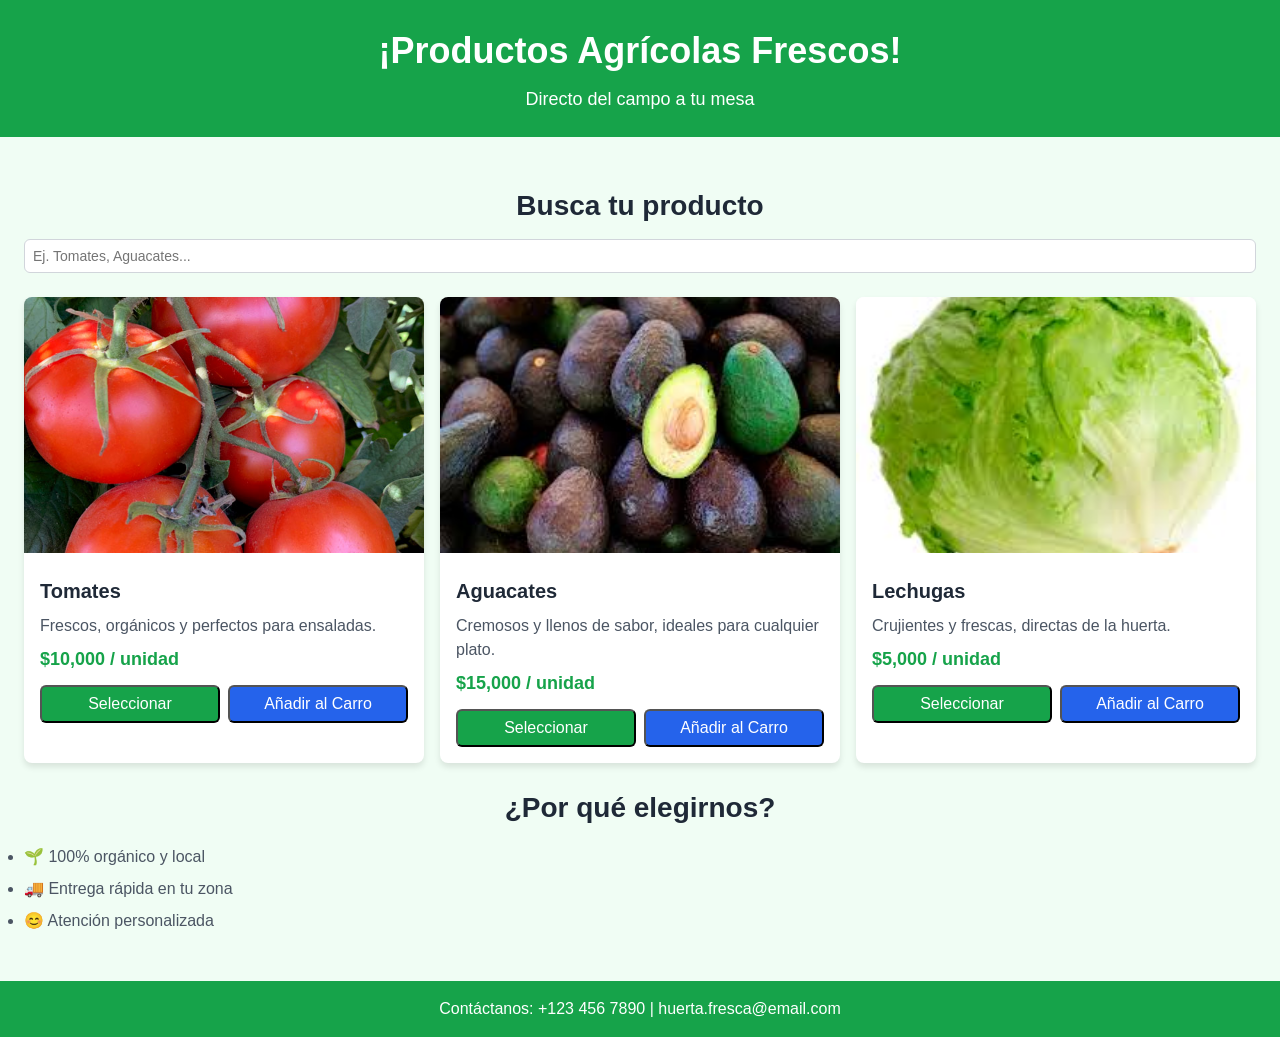
==== conectar.html @ d9104a86 "Subida Inicial del Proyecto Agricola" ====
<!DOCTYPE html>
<html lang="es">

<head>
    <meta charset="UTF-8">
    <meta name="viewport" content="width=device-width, initial-scale=1.0">
    <title>Venta de Productos Agrícolas</title>
    <style>
        * {
            margin: 0;
            padding: 0;
            box-sizing: border-box;
            font-family: Arial, sans-serif;
        }

        body {
            background-color: #f0fdf4;
            /* bg-green-50 */
            color: #1f2937;
            /* text-gray-800 */
            line-height: 1.5;
        }

        header {
            background-color: #16a34a;
            /* bg-green-600 */
            color: #ffffff;
            /* text-white */
            text-align: center;
            padding: 1rem;
            /* py-4 */
        }

        header h1 {
            font-size: 1.5rem;
            /* text-2xl */
            font-weight: 700;
            /* font-bold */
        }

        header p {
            font-size: 1rem;
            /* text-base */
            margin-top: 0.5rem;
            /* mt-2 */
        }

        main {
            max-width: 1280px;
            /* max-w-5xl */
            margin: 0 auto;
            padding: 1rem;
            /* p-4 */
        }

        section {
            margin: 1rem 0;
            /* my-4 */
        }

        h2,
        h3 {
            font-size: 1.25rem;
            /* text-lg */
            font-weight: 600;
            /* font-semibold */
            color: #1f2937;
            /* text-gray-800 */
            text-align: center;
        }

        #search-section input {
            width: 100%;
            padding: 0.5rem;
            /* p-2 */
            border: 1px solid #d1d5db;
            /* border-gray-300 */
            border-radius: 0.375rem;
            /* rounded-md */
            font-size: 0.875rem;
            /* sm:text-sm */
            margin-top: 0.75rem;
            /* mt-3 */
        }

        #search-section input:focus {
            outline: none;
            border-color: #22c55e;
            /* focus:border-green-500 */
            box-shadow: 0 0 0 3px rgba(34, 197, 94, 0.2);
            /* focus:ring-green-500 */
        }

        #cart-section {
            background-color: #ffffff;
            /* bg-white */
            border-radius: 0.5rem;
            /* rounded-lg */
            box-shadow: 0 4px 6px rgba(0, 0, 0, 0.1);
            /* shadow-lg */
            padding: 1rem;
            /* p-4 */
        }

        #cart-items {
            margin-top: 1rem;
            /* mt-4 */
            display: flex;
            flex-direction: column;
            gap: 1rem;
            /* space-y-4 */
        }

        #cart-total {
            font-size: 1rem;
            /* text-base */
            font-weight: 700;
            /* font-bold */
            color: #16a34a;
            /* text-green-600 */
            margin-top: 1rem;
            /* mt-4 */
            text-align: center;
        }

        .cart-buttons {
            display: flex;
            flex-direction: column;
            gap: 1rem;
            /* gap-4 */
            margin-top: 1rem;
            /* mt-4 */
            justify-content: center;
        }

        .cart-buttons button {
            padding: 0.5rem 1rem;
            /* px-4 py-2 */
            border-radius: 0.375rem;
            /* rounded-lg */
            font-size: 0.875rem;
            /* text-sm */
            color: #ffffff;
            /* text-white */
            cursor: pointer;
            transition: background-color 0.3s;
            /* transition */
        }

        .cart-buttons button:first-child {
            background-color: #dc2626;
            /* bg-red-600 */
        }

        .cart-buttons button:first-child:hover {
            background-color: #b91c1c;
            /* hover:bg-red-700 */
        }

        .cart-buttons button:last-child {
            background-color: #16a34a;
            /* bg-green-600 */
        }

        .cart-buttons button:last-child:hover {
            background-color: #15803d;
            /* hover:bg-green-700 */
        }

        #products {
            display: grid;
            grid-template-columns: 1fr;
            gap: 1rem;
            /* gap-4 */
        }

        .product-card {
            background-color: #ffffff;
            /* bg-white */
            border-radius: 0.5rem;
            /* rounded-lg */
            box-shadow: 0 4px 6px rgba(0, 0, 0, 0.1);
            /* shadow-lg */
            overflow: hidden;
        }

        .product-card img {
            width: 100%;
            height: 12rem;
            /* h-48 */
            object-fit: cover;
        }

        .product-card>div {
            padding: 1rem;
            /* p-4 */
        }

        .product-card h3 {
            font-size: 1.125rem;
            /* text-lg */
            font-weight: 600;
            /* font-semibold */
            color: #1f2937;
            /* text-gray-800 */
            text-align: left;
        }

        .product-card p.description {
            font-size: 0.875rem;
            /* text-sm */
            color: #4b5563;
            /* text-gray-600 */
            margin-top: 0.5rem;
            /* mt-2 */
        }

        .product-card p.price {
            font-size: 1rem;
            /* text-base */
            font-weight: 700;
            /* font-bold */
            color: #16a34a;
            /* text-green-600 */
            margin-top: 0.5rem;
            /* mt-2 */
        }

        .product-card .buttons {
            display: flex;
            flex-direction: column;
            gap: 0.5rem;
            /* gap-2 */
            margin-top: 0.75rem;
            /* mt-3 */
        }

        .product-card button {
            width: 100%;
            padding: 0.5rem 1rem;
            /* px-4 py-2 */
            border-radius: 0.375rem;
            /* rounded-lg */
            font-size: 0.875rem;
            /* text-sm */
            color: #ffffff;
            /* text-white */
            cursor: pointer;
            transition: background-color 0.3s;
            /* transition */
        }

        .product-card button:first-child {
            background-color: #16a34a;
            /* bg-green-600 */
        }

        .product-card button:first-child:hover {
            background-color: #15803d;
            /* hover:bg-green-700 */
        }

        .product-card button:last-child {
            background-color: #2563eb;
            /* bg-blue-600 */
        }

        .product-card button:last-child:hover {
            background-color: #1d4ed8;
            /* hover:bg-blue-700 */
        }

        .why-choose-us ul {
            margin-top: 0.75rem;
            /* mt-3 */
            color: #4b5563;
            /* text-gray-600 */
            font-size: 0.875rem;
            /* text-sm */
            display: flex;
            flex-direction: column;
            gap: 0.5rem;
            /* space-y-2 */
        }

        footer {
            background-color: #16a34a;
            /* bg-green-600 */
            color: #ffffff;
            /* text-white */
            text-align: center;
            padding: 0.75rem;
            /* py-3 */
            font-size: 0.875rem;
            /* text-sm */
        }

        .modal {
            display: none;
            position: fixed;
            top: 0;
            left: 0;
            width: 100%;
            height: 100%;
            background-color: rgba(0, 0, 0, 0.5);
            justify-content: center;
            align-items: center;
            z-index: 1000;
        }

        .modal-content {
            background-color: #ffffff;
            border-radius: 0.5rem;
            padding: 1.5rem;
            max-width: 90%;
            width: 500px;
            position: relative;
        }

        .modal-content h2 {
            font-size: 1.5rem;
            font-weight: 600;
            color: #1f2937;
            margin-bottom: 1rem;
        }

        .modal-content img {
            width: 100%;
            height: 12rem;
            object-fit: cover;
            border-radius: 0.375rem;
            margin-bottom: 1rem;
        }

        .modal-content p {
            font-size: 0.875rem;
            color: #4b5563;
            margin-bottom: 0.5rem;
        }

        .modal-content button {
            padding: 0.5rem 1rem;
            background-color: #dc2626;
            color: #ffffff;
            border-radius: 0.375rem;
            border: none;
            cursor: pointer;
            margin-top: 1rem;
            width: 100%;
        }

        .modal-content button:hover {
            background-color: #b91c1c;
        }

        .hidden {
            display: none;
        }

        /* Responsive styles */
        @media (min-width: 640px) {
            header {
                padding: 1.5rem;
                /* sm:py-6 */
            }

            header h1 {
                font-size: 1.875rem;
                /* sm:text-3xl */
            }

            header p {
                font-size: 1.125rem;
                /* sm:text-lg */
            }

            main {
                padding: 1.5rem;
                /* sm:p-6 */
            }

            section {
                margin: 1.5rem 0;
                /* sm:my-6 */
            }

            h2,
            h3 {
                font-size: 1.5rem;
                /* sm:text-xl */
            }

            #search-section input {
                font-size: 0.875rem;
                /* sm:text-sm */
            }

            #cart-section {
                padding: 1.5rem;
                /* sm:p-6 */
            }

            #cart-total {
                font-size: 1.125rem;
                /* sm:text-lg */
            }

            .cart-buttons {
                flex-direction: row;
            }

            .cart-buttons button {
                font-size: 1rem;
                /* sm:text-base */
            }

            #products {
                grid-template-columns: repeat(2, 1fr);
                /* sm:grid-cols-2 */
            }

            .product-card img {
                height: 16rem;
                /* sm:h-64 */
            }

            .product-card h3 {
                font-size: 1.25rem;
                /* sm:text-xl */
            }

            .product-card p.description {
                font-size: 1rem;
                /* sm:text-base */
            }

            .product-card p.price {
                font-size: 1.125rem;
                /* sm:text-lg */
            }

            .product-card .buttons {
                flex-direction: row;
            }

            .product-card button {
                font-size: 1rem;
                /* sm:text-base */
            }

            .why-choose-us ul {
                margin-top: 1rem;
                /* sm:mt-4 */
                font-size: 1rem;
                /* sm:text-base */
            }

            footer {
                padding: 1rem;
                /* sm:py-4 */
                font-size: 1rem;
                /* sm:text-base */
            }
        }

        @media (min-width: 768px) {
            header h1 {
                font-size: 2.25rem;
                /* md:text-4xl */
            }

            h2,
            h3 {
                font-size: 1.75rem;
                /* md:text-2xl */
            }

            #products {
                grid-template-columns: repeat(3, 1fr);
                /* md:grid-cols-3 */
            }
        }
    </style>
</head>

<body>
    <header>
        <h1>¡Productos Agrícolas Frescos!</h1>
        <p>Directo del campo a tu mesa</p>
    </header>
    <main>
        <section id="search-section">
            <h2>Busca tu producto</h2>
            <input type="text" id="search" placeholder="Ej. Tomates, Aguacates..."
                aria-label="Buscar productos agrícolas">
        </section>
        <section id="cart-section" class="hidden">
            <h2>Carro de Compras</h2>
            <div id="cart-items"></div>
            <p id="cart-total">Total: $0</p>
            <div class="cart-buttons">
                <button onclick="clearCart()" role="button" aria-label="Vaciar carro de compras">Vaciar Carro</button>
                <button onclick="proceedToOrder()" role="button" aria-label="Proceder al formulario">Proceder al
                    Pedido</button>
            </div>
        </section>
        <section id="products">
            <!-- Productos se generan dinámicamente con JavaScript -->
        </section>
        <section class="why-choose-us">
            <h3>¿Por qué elegirnos?</h3>
            <ul>
                <li>🌱 100% orgánico y local</li>
                <li>🚚 Entrega rápida en tu zona</li>
                <li>😊 Atención personalizada</li>
            </ul>
        </section>
    </main>
    <footer>
        <p>Contáctanos: +123 456 7890 | huerta.fresca@email.com</p>
    </footer>
    <div id="product-modal" class="modal">
        <div class="modal-content">
            <h2 id="modal-title"></h2>
            <img id="modal-image" src="" alt="">
            <p id="modal-description"></p>
            <p id="modal-price"></p>
            <p id="modal-features"></p>
            <p id="modal-creator"></p>
            <button onclick="closeModal()" role="button" aria-label="Cerrar detalles del producto">Cerrar</button>
        </div>
    </div>

    <script>
        // Lista de productos agrícolas (precios en pesos)
        const products = [
            {
                name: "Tomates",
                price: 10000,
                description: "Frescos, orgánicos y perfectos para ensaladas.",
                image: "img/5.jpg",
                features: "Orgánico, cosechado localmente, sin pesticidas",
                creatorHistory: "Cosechado por la familia Gómez, con 20 años de experiencia en agricultura orgánica en el valle."
            },
            {
                name: "Aguacates",
                price: 15000,
                description: "Cremosos y llenos de sabor, ideales para cualquier plato.",
                image: "img/6.jpg",
                features: "Variedad Hass, maduración natural",
                creatorHistory: "Producido por Don Miguel, agricultor apasionado por los cultivos sostenibles."
            },
            {
                name: "Lechugas",
                price: 5000,
                description: "Crujientes y frescas, directas de la huerta.",
                image: "img/7.jpg",
                features: "Hidropónica, libre de químicos",
                creatorHistory: "Cultivada por la cooperativa VerdeVida, comprometida con la agricultura ecológica."
            }
        ];

        // Cargar carro desde localStorage
        let cart = JSON.parse(localStorage.getItem('cart')) || [];

        // Función para mostrar productos
        function displayProducts(filteredProducts) {
            const productsContainer = document.getElementById('products');
            productsContainer.innerHTML = '';
            filteredProducts.forEach(product => {
                const productCard = `
                    <div class="product-card">
                        <img src="${product.image}" alt="${product.name}">
                        <div>
                            <h3>${product.name}</h3>
                            <p class="description">${product.description}</p>
                            <p class="price">$${product.price.toLocaleString()} / unidad</p>
                            <div class="buttons">
                                <button onclick="selectProduct('${product.name}')" role="button" aria-label="Ver detalles de ${product.name}">Seleccionar</button>
                                <button onclick='addToCart(${JSON.stringify(product)})' role="button" aria-label="Añadir ${product.name} al carro">Añadir al Carro</button>
                            </div>
                        </div>
                    </div>
                `;
                productsContainer.innerHTML += productCard;
            });
        }

        // Función para filtrar productos
        function filterProducts() {
            const searchTerm = document.getElementById('search').value.toLowerCase();
            const filteredProducts = products.filter(product =>
                product.name.toLowerCase().includes(searchTerm)
            );
            displayProducts(filteredProducts);
        }

        // Función para seleccionar un producto y mostrar detalles en modal
        function selectProduct(productName) {
            const product = products.find(p => p.name === productName);
            if (product) {
                document.getElementById('modal-title').textContent = product.name;
                document.getElementById('modal-image').src = product.image;
                document.getElementById('modal-image').alt = product.name;
                document.getElementById('modal-description').textContent = `Descripción: ${product.description}`;
                document.getElementById('modal-price').textContent = `Precio: $${product.price.toLocaleString()} / unidad`;
                document.getElementById('modal-features').textContent = `Características: ${product.features}`;
                document.getElementById('modal-creator').textContent = `Historia: ${product.creatorHistory}`;
                document.getElementById('product-modal').style.display = 'flex';
            }
        }

        // Función para cerrar el modal
        function closeModal() {
            document.getElementById('product-modal').style.display = 'none';
        }

        // Función para añadir al carro
        function addToCart(product) {
            const existingItem = cart.find(item => item.name === product.name);
            if (existingItem) {
                existingItem.quantity += 1;
            } else {
                cart.push({ ...product, quantity: 1 });
            }
            localStorage.setItem('cart', JSON.stringify(cart));
            updateCart();
        }

        // Función para actualizar el carro
        function updateCart() {
            const cartContainer = document.getElementById('cart-items');
            const cartTotal = document.getElementById('cart-total');
            cartContainer.innerHTML = '';
            let total = 0;
            cart.forEach((item, index) => {
                total += item.price * item.quantity;
                const cartItem = `
                    <div style="display: flex; justify-content: space-between; align-items: center; padding: 0.5rem; border-bottom: 1px solid #d1d5db;">
                        <div>
                            <p style="font-size: 0.875rem;">${item.name} (x${item.quantity})</p>
                            <p style="font-size: 0.875rem; color: #16a34a;">$${item.price.toLocaleString() * item.quantity}</p>
                        </div>
                        <button onclick="removeFromCart(${index})" style="padding: 0.25rem 0.5rem; background-color: #dc2626; color: #ffffff; border-radius: 0.375rem; font-size: 0.875rem; cursor: pointer;" role="button" aria-label="Eliminar ${item.name} del carro">Eliminar</button>
                    </div>
                `;
                cartContainer.innerHTML += cartItem;
            });
            cartTotal.textContent = `Total: $${total.toLocaleString()}`;
            document.getElementById('cart-section').classList.remove('hidden');
            if (cart.length === 0) {
                document.getElementById('cart-section').classList.add('hidden');
            }
        }

        // Función para eliminar un producto del carro
        function removeFromCart(index) {
            cart.splice(index, 1);
            localStorage.setItem('cart', JSON.stringify(cart));
            updateCart();
        }

        // Función para vaciar el carro
        function clearCart() {
            cart = [];
            localStorage.setItem('cart', JSON.stringify(cart));
            updateCart();
        }

        // Función para proceder al formulario
        function proceedToOrder() {
            if (cart.length === 0) {
                alert('El carro está vacío. Añade productos antes de proceder.');
                return;
            }
            alert('Procesando pedido... Por favor, contacta a huerta.fresca@email.com para finalizar tu orden.');
            // Aquí podrías implementar un formulario dinámico en el futuro
        }

        // Inicializar productos y carro
        displayProducts(products);
        updateCart();

        // Escuchar cambios en el buscador
        document.getElementById('search').addEventListener('input', filterProducts);

        // Cerrar modal al hacer clic fuera
        document.getElementById('product-modal').addEventListener('click', (e) => {
            if (e.target === document.getElementById('product-modal')) {
                closeModal();
            }
        });

        // Cerrar modal con tecla Escape
        document.addEventListener('keydown', (e) => {
            if (e.key === 'Escape' && document.getElementById('product-modal').style.display === 'flex') {
                closeModal();
            }
        });
    </script>
</body>

</html>
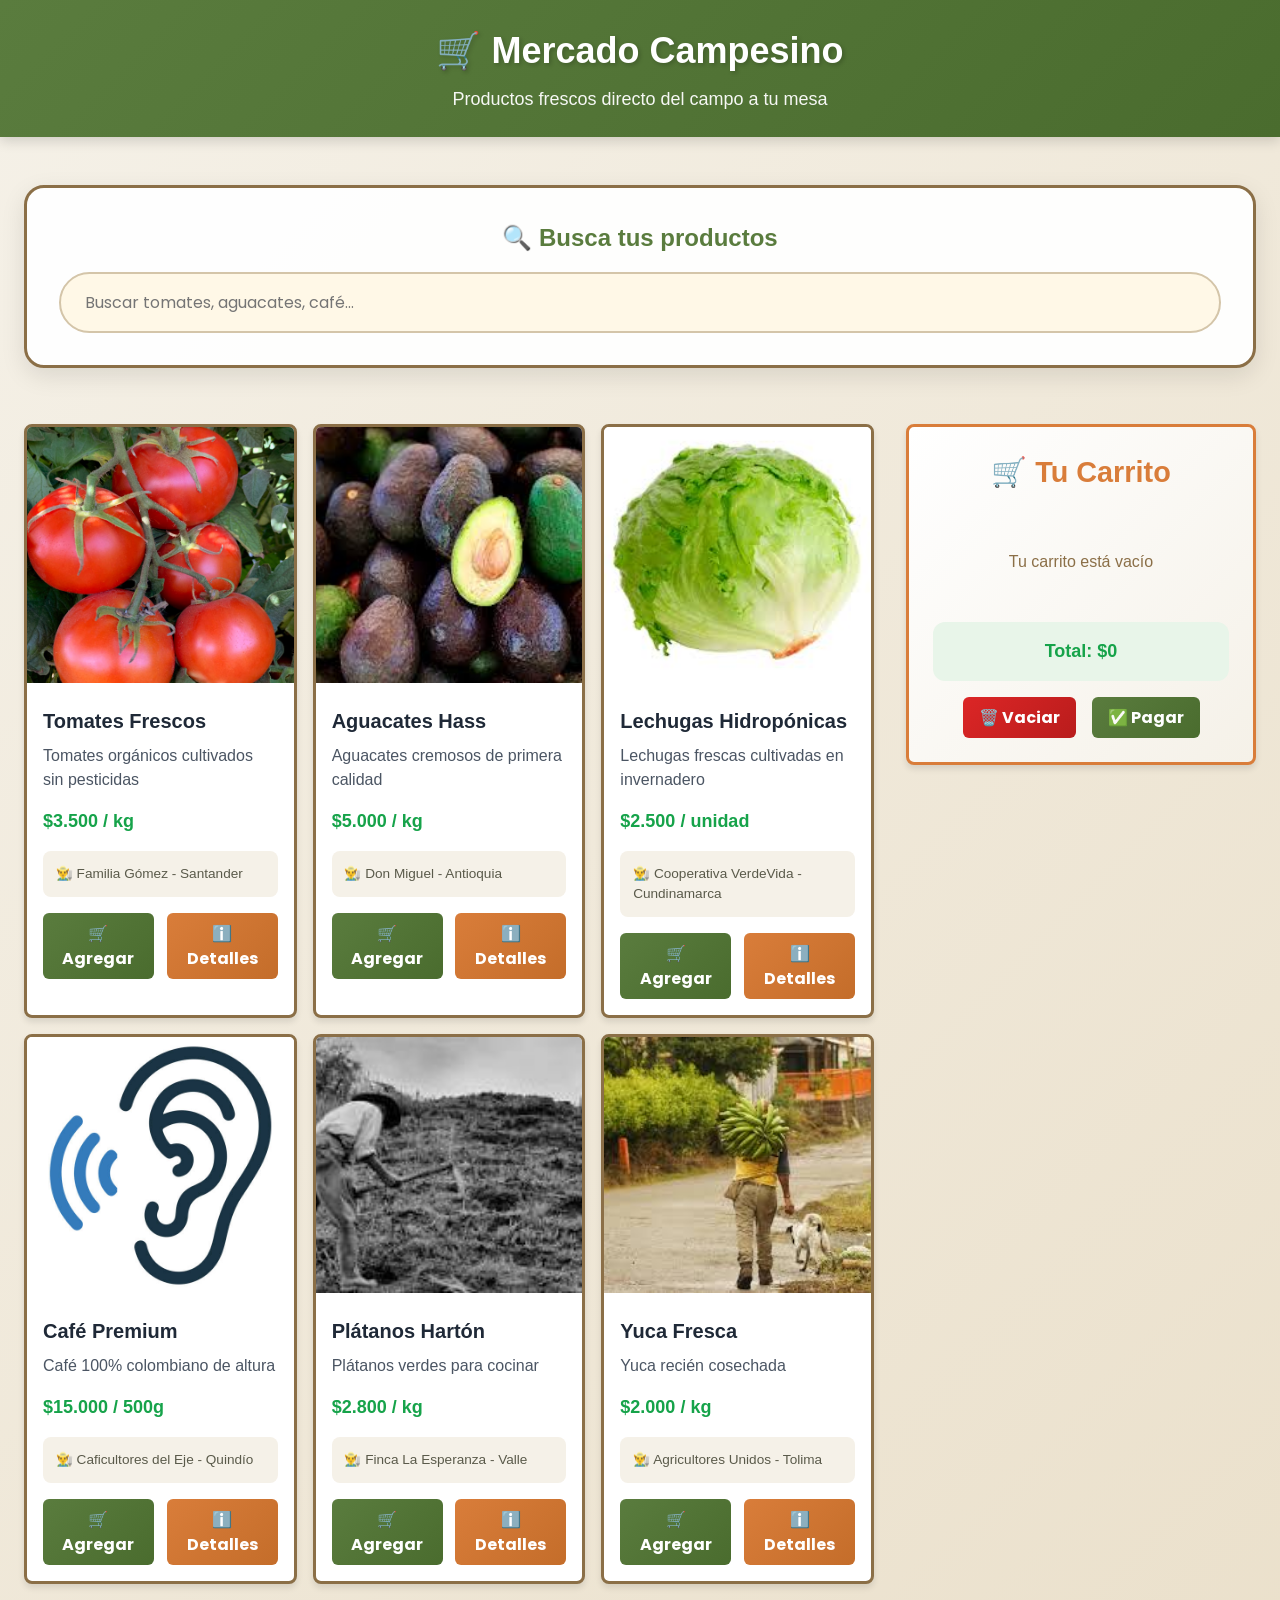
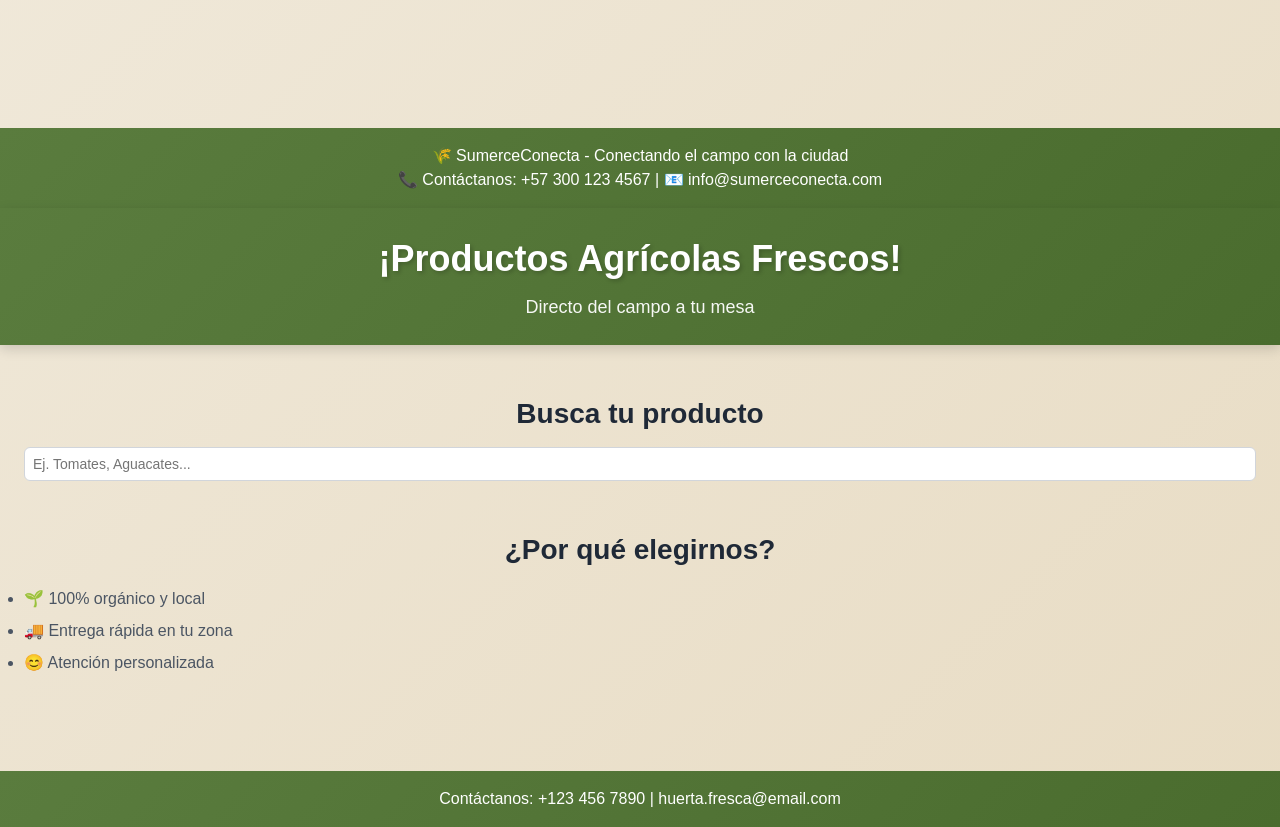
==== commit c15921f2: ""Mejora de Interfaz de Conecta"" ====
--- a/conectar.html
+++ b/conectar.html
@@ -1,10 +1,55 @@
 <!DOCTYPE html>
 <html lang="es">
-
 <head>
     <meta charset="UTF-8">
     <meta name="viewport" content="width=device-width, initial-scale=1.0">
-    <title>Venta de Productos Agrícolas</title>
+    <title>Mercado Campesino - SumerceConecta</title>
+    <link rel="preconnect" href="https://fonts.googleapis.com">
+    <link rel="preconnect" href="https://fonts.gstatic.com" crossorigin>
+    <link href="https://fonts.googleapis.com/css2?family=Poppins:wght@400;600;700;800;900&display=swap" rel="stylesheet">
+    <link rel="stylesheet" href="conectar.css" />
+</head>
+<body>
+    <header>
+        <h1>🛒 Mercado Campesino</h1>
+        <p>Productos frescos directo del campo a tu mesa</p>
+    </header>
+
+    <main>
+        <section class="search-section">
+            <h2>🔍 Busca tus productos</h2>
+            <input type="text" id="search" placeholder="Buscar tomates, aguacates, café..." />
+        </section>
+
+        <div style="display: grid; grid-template-columns: 1fr 350px; gap: 2rem; align-items: start;">
+            <section>
+                <div class="products-grid" id="products"></div>
+            </section>
+
+            <aside>
+                <section class="cart-section" id="cart-section">
+                    <h2>🛒 Tu Carrito</h2>
+                    <div class="cart-items" id="cart-items">
+                        <p style="text-align: center; color: #8b6f47; padding: 2rem;">Tu carrito está vacío</p>
+                    </div>
+                    <div class="cart-total" id="cart-total">Total: $0</div>
+                    <div class="cart-buttons">
+                        <button class="btn-clear" onclick="clearCart()">🗑️ Vaciar</button>
+                        <button class="btn-checkout" onclick="proceedToOrder()">✅ Pagar</button>
+                    </div>
+                </section>
+            </aside>
+        </div>
+    </main>
+
+    <footer>
+        <p>🌾 SumerceConecta - Conectando el campo con la ciudad</p>
+        <p>📞 Contáctanos: +57 300 123 4567 | 📧 info@sumerceconecta.com</p>
+    </footer>
+
+    <script src="conectar.js"></script>
+</body>
+</html>
     <style>
         * {
             margin: 0;
--- a/conectar.css
+++ b/conectar.css
@@ -0,0 +1,308 @@
+* {
+  margin: 0;
+  padding: 0;
+  box-sizing: border-box;
+}
+
+body {
+  font-family: 'Poppins', sans-serif;
+  background: linear-gradient(135deg, #f5f1e8 0%, #e8dcc4 100%);
+  min-height: 100vh;
+}
+
+header {
+  background: linear-gradient(135deg, #5a7c3e 0%, #4a6c2e 100%);
+  color: #fff8e7;
+  padding: 2rem 5%;
+  box-shadow: 0 4px 12px rgba(0, 0, 0, 0.15);
+  position: sticky;
+  top: 0;
+  z-index: 100;
+}
+
+header h1 {
+  font-size: 2.5rem;
+  font-weight: 800;
+  text-align: center;
+  margin-bottom: 0.5rem;
+  text-shadow: 2px 2px 4px rgba(0,0,0,0.2);
+}
+
+header p {
+  text-align: center;
+  font-size: 1.1rem;
+  opacity: 0.95;
+}
+
+main {
+  max-width: 1400px;
+  margin: 0 auto;
+  padding: 2rem 5%;
+}
+
+.search-section {
+  background: rgba(255, 255, 255, 0.95);
+  padding: 2rem;
+  border-radius: 20px;
+  margin-bottom: 2rem;
+  box-shadow: 0 8px 24px rgba(0, 0, 0, 0.1);
+  border: 3px solid #8b6f47;
+}
+
+.search-section h2 {
+  color: #5a7c3e;
+  font-size: 1.5rem;
+  margin-bottom: 1rem;
+  text-align: center;
+}
+
+.search-section input {
+  width: 100%;
+  padding: 1rem 1.5rem;
+  border: 2px solid #d4c5a9;
+  border-radius: 50px;
+  font-size: 1rem;
+  background: #fff8e7;
+  transition: all 0.3s ease;
+  font-family: 'Poppins', sans-serif;
+}
+
+.search-section input:focus {
+  outline: none;
+  border-color: #5a7c3e;
+  box-shadow: 0 0 0 4px rgba(90, 124, 62, 0.1);
+  background: #fff;
+}
+
+.cart-section {
+  background: linear-gradient(135deg, #fff 0%, #f5f1e8 100%);
+  padding: 2rem;
+  border-radius: 20px;
+  margin-bottom: 2rem;
+  box-shadow: 0 8px 24px rgba(0, 0, 0, 0.1);
+  border: 3px solid #d97d3a;
+  position: sticky;
+  top: 120px;
+}
+
+.cart-section h2 {
+  color: #d97d3a;
+  font-size: 1.8rem;
+  margin-bottom: 1.5rem;
+  text-align: center;
+  display: flex;
+  align-items: center;
+  justify-content: center;
+  gap: 0.5rem;
+}
+
+.cart-items {
+  max-height: 300px;
+  overflow-y: auto;
+  margin-bottom: 1rem;
+}
+
+.cart-item {
+  display: flex;
+  justify-content: space-between;
+  align-items: center;
+  padding: 1rem;
+  background: #fff8e7;
+  border-radius: 12px;
+  margin-bottom: 0.8rem;
+  border: 2px solid #e8dcc4;
+}
+
+.cart-item-info h4 {
+  color: #2d3319;
+  font-size: 1rem;
+  margin-bottom: 0.3rem;
+}
+
+.cart-item-info p {
+  color: #5a7c3e;
+  font-weight: 700;
+  font-size: 1.1rem;
+}
+
+.cart-item button {
+  background: #dc2626;
+  color: #fff;
+  border: none;
+  padding: 0.5rem 1rem;
+  border-radius: 8px;
+  cursor: pointer;
+  font-weight: 600;
+  transition: all 0.3s ease;
+}
+
+.cart-item button:hover {
+  background: #b91c1c;
+  transform: scale(1.05);
+}
+
+.cart-total {
+  font-size: 1.5rem;
+  font-weight: 800;
+  color: #5a7c3e;
+  text-align: center;
+  padding: 1rem;
+  background: #e8f5e9;
+  border-radius: 12px;
+  margin-bottom: 1rem;
+}
+
+.cart-buttons {
+  display: grid;
+  grid-template-columns: 1fr 1fr;
+  gap: 1rem;
+}
+
+.cart-buttons button {
+  padding: 1rem;
+  border: none;
+  border-radius: 12px;
+  font-size: 1rem;
+  font-weight: 700;
+  cursor: pointer;
+  transition: all 0.3s ease;
+  font-family: 'Poppins', sans-serif;
+}
+
+.btn-clear {
+  background: linear-gradient(135deg, #dc2626 0%, #b91c1c 100%);
+  color: #fff;
+}
+
+.btn-checkout {
+  background: linear-gradient(135deg, #5a7c3e 0%, #4a6c2e 100%);
+  color: #fff8e7;
+}
+
+.cart-buttons button:hover {
+  transform: translateY(-2px);
+  box-shadow: 0 6px 20px rgba(0, 0, 0, 0.2);
+}
+
+.products-grid {
+  display: grid;
+  grid-template-columns: repeat(auto-fill, minmax(280px, 1fr));
+  gap: 2rem;
+  margin-bottom: 3rem;
+}
+
+.product-card {
+  background: #fff;
+  border-radius: 20px;
+  overflow: hidden;
+  box-shadow: 0 8px 24px rgba(0, 0, 0, 0.1);
+  border: 3px solid #8b6f47;
+  transition: all 0.3s ease;
+  cursor: pointer;
+}
+
+.product-card:hover {
+  transform: translateY(-8px);
+  box-shadow: 0 12px 32px rgba(0, 0, 0, 0.15);
+}
+
+.product-card img {
+  width: 100%;
+  height: 200px;
+  object-fit: cover;
+}
+
+.product-info {
+  padding: 1.5rem;
+}
+
+.product-info h3 {
+  color: #2d3319;
+  font-size: 1.3rem;
+  margin-bottom: 0.5rem;
+  text-align: left;
+}
+
+.product-info .description {
+  color: #5a5a4a;
+  font-size: 0.9rem;
+  margin-bottom: 1rem;
+  line-height: 1.5;
+}
+
+.product-info .price {
+  color: #5a7c3e;
+  font-size: 1.5rem;
+  font-weight: 800;
+  margin-bottom: 1rem;
+}
+
+.product-info .farmer-info {
+  background: #f5f1e8;
+  padding: 0.8rem;
+  border-radius: 8px;
+  margin-bottom: 1rem;
+  font-size: 0.85rem;
+  color: #5a5a4a;
+}
+
+.product-buttons {
+  display: grid;
+  grid-template-columns: 1fr 1fr;
+  gap: 0.8rem;
+}
+
+.product-buttons button {
+  padding: 0.8rem;
+  border: none;
+  border-radius: 10px;
+  font-weight: 700;
+  cursor: pointer;
+  transition: all 0.3s ease;
+  font-family: 'Poppins', sans-serif;
+}
+
+.btn-add {
+  background: linear-gradient(135deg, #5a7c3e 0%, #4a6c2e 100%);
+  color: #fff8e7;
+}
+
+.btn-details {
+  background: linear-gradient(135deg, #d97d3a 0%, #c46d2a 100%);
+  color: #fff8e7;
+}
+
+.product-buttons button:hover {
+  transform: translateY(-2px);
+  box-shadow: 0 4px 12px rgba(0, 0, 0, 0.2);
+}
+
+.hidden {
+  display: none;
+}
+
+footer {
+  background: linear-gradient(135deg, #5a7c3e 0%, #4a6c2e 100%);
+  color: #fff8e7;
+  text-align: center;
+  padding: 2rem;
+  margin-top: 3rem;
+}
+
+@media (max-width: 768px) {
+  header h1 {
+    font-size: 1.8rem;
+  }
+
+  .products-grid {
+    grid-template-columns: 1fr;
+  }
+
+  .cart-section {
+    position: static;
+  }
+
+  .cart-buttons {
+    grid-template-columns: 1fr;
+  }
+}
